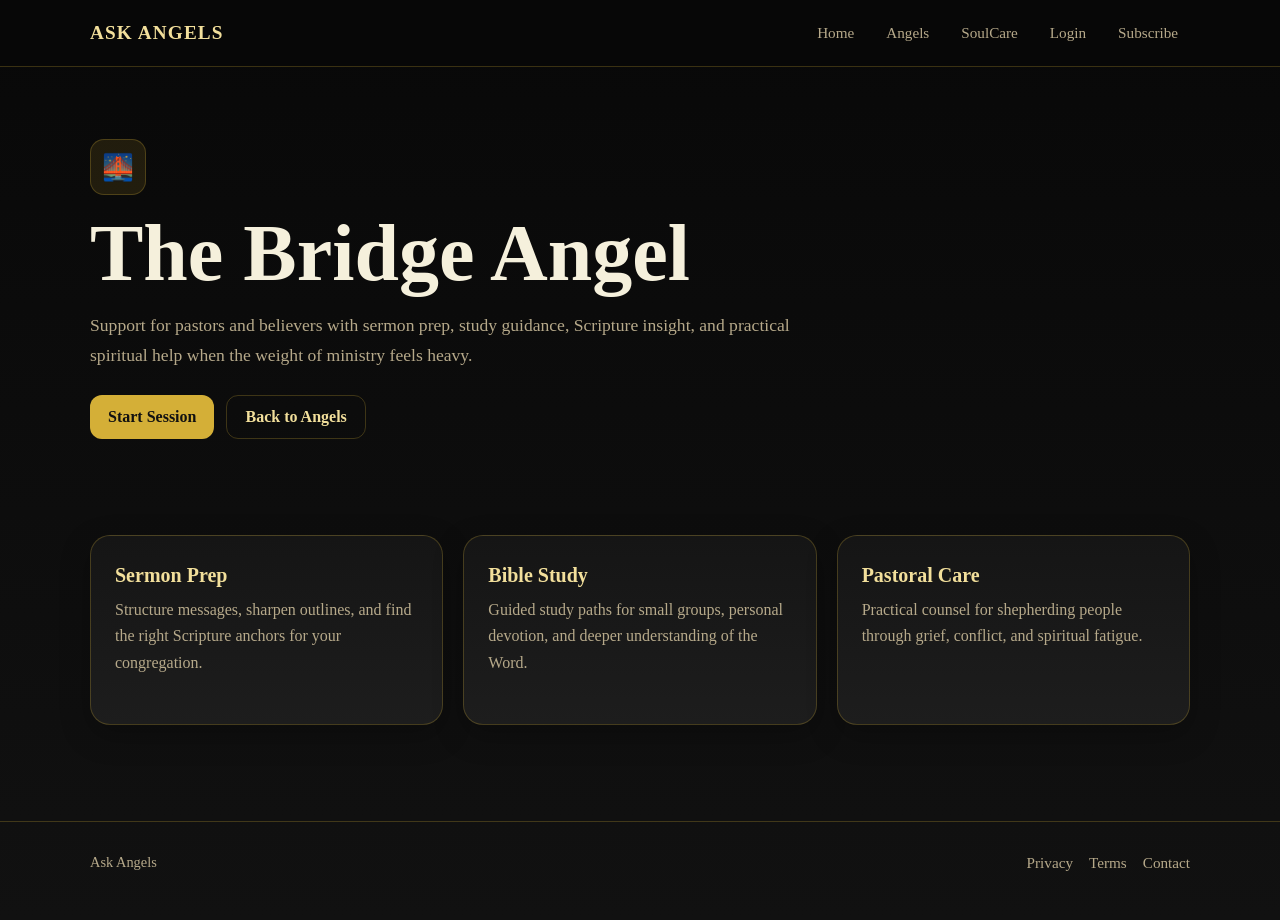
==== bridge.html @ c603e179 "all done" ====
<!DOCTYPE html>
<html lang="en">
<head>
  <meta charset="UTF-8" />
  <meta name="viewport" content="width=device-width, initial-scale=1.0" />
  <title>The Bridge Angel — Ask Angels</title>
  <link rel="stylesheet" href="/css/styles.css" />
</head>
<body>
  <nav class="navbar">
    <div class="container">
      <a class="brand" href="/">ASK ANGELS</a>
      <button class="nav-toggle" aria-label="Menu">☰</button>
      <div class="nav-links">
        <a href="/">Home</a>
        <a href="/#angels">Angels</a>
        <a href="/soulcare">SoulCare</a>
        <a href="/login">Login</a>
        <a href="/subscribe">Subscribe</a>
      </div>
    </div>
  </nav>

  <main class="container">
    <section class="hero">
      <div class="card-icon">🌉</div>
      <h1>The Bridge Angel</h1>
      <p class="lead">Support for pastors and believers with sermon prep, study guidance, Scripture insight, and practical spiritual help when the weight of ministry feels heavy.</p>
      <div class="actions">
        <a class="btn" href="/login">Start Session</a>
        <a class="btn secondary" href="/#angels">Back to Angels</a>
      </div>
    </section>

    <section class="section">
      <div class="grid">
        <article class="card">
          <h2>Sermon Prep</h2>
          <p>Structure messages, sharpen outlines, and find the right Scripture anchors for your congregation.</p>
        </article>
        <article class="card">
          <h2>Bible Study</h2>
          <p>Guided study paths for small groups, personal devotion, and deeper understanding of the Word.</p>
        </article>
        <article class="card">
          <h2>Pastoral Care</h2>
          <p>Practical counsel for shepherding people through grief, conflict, and spiritual fatigue.</p>
        </article>
      </div>
    </section>
  </main>

  <footer class="site-footer">
    <div class="container">
      <div class="footer-copy">Ask Angels</div>
      <div class="footer-links">
        <a href="/privacy">Privacy</a>
        <a href="/terms">Terms</a>
        <a href="/contact">Contact</a>
      </div>
    </div>
  </footer>

  <script src="/js/main.js"></script>
</body>
</html>
---- css/styles.css ----
:root {
  --bg: #0a0a0a;
  --panel: #151515;
  --panel2: #1d1d1d;
  --gold: #d4af37;
  --goldSoft: #f2df9b;
  --text: #f5f0dc;
  --muted: #b6a98a;
  --border: rgba(212, 175, 55, 0.25);
}

* {
  box-sizing: border-box;
}

body {
  margin: 0;
  font-family: Georgia, serif;
  background: linear-gradient(180deg, #080808 0%, #111 100%);
  color: var(--text);
  min-height: 100vh;
}

a {
  color: inherit;
}

.container {
  width: min(1100px, calc(100% - 32px));
  margin: 0 auto;
}

.navbar {
  position: sticky;
  top: 0;
  z-index: 100;
  background: rgba(8, 8, 8, 0.92);
  backdrop-filter: blur(10px);
  border-bottom: 1px solid var(--border);
}

.navbar .container {
  display: flex;
  justify-content: space-between;
  align-items: center;
  gap: 16px;
  padding: 16px 0;
}

.brand {
  font-size: 1.2rem;
  font-weight: 700;
  letter-spacing: 0.06em;
  text-decoration: none;
  color: var(--goldSoft);
}

.nav-links {
  display: flex;
  flex-wrap: wrap;
  gap: 8px;
  align-items: center;
}

.nav-links a {
  text-decoration: none;
  color: var(--muted);
  padding: 8px 12px;
  border-radius: 999px;
  font-size: 0.95rem;
  transition: color 0.2s, background 0.2s;
}

.nav-links a:hover,
.nav-links a.active {
  color: var(--goldSoft);
  background: rgba(212, 175, 55, 0.08);
}

.nav-toggle {
  display: none;
  background: transparent;
  border: 1px solid var(--border);
  color: var(--goldSoft);
  padding: 8px 12px;
  border-radius: 8px;
  cursor: pointer;
  font-size: 1.1rem;
}

.hero {
  padding: 72px 0 48px;
}

.hero h1 {
  font-size: clamp(2.5rem, 8vw, 5rem);
  line-height: 1.05;
  margin: 0 0 16px;
}

.lead {
  max-width: 760px;
  color: var(--muted);
  font-size: 1.1rem;
  line-height: 1.7;
  margin: 0;
}

.section {
  padding: 48px 0;
}

.section-title {
  font-size: clamp(1.8rem, 4vw, 2.5rem);
  margin: 0 0 12px;
  color: var(--goldSoft);
}

.section-sub {
  color: var(--muted);
  max-width: 640px;
  line-height: 1.7;
  margin: 0 0 32px;
}

.grid {
  display: grid;
  grid-template-columns: repeat(auto-fit, minmax(260px, 1fr));
  gap: 20px;
}

.card {
  background: linear-gradient(180deg, var(--panel) 0%, var(--panel2) 100%);
  border: 1px solid var(--border);
  border-radius: 20px;
  padding: 28px 24px;
  box-shadow: 0 10px 30px rgba(0, 0, 0, 0.25);
  display: flex;
  flex-direction: column;
}

.card-icon {
  width: 56px;
  height: 56px;
  border-radius: 14px;
  background: rgba(212, 175, 55, 0.12);
  border: 1px solid var(--border);
  display: flex;
  align-items: center;
  justify-content: center;
  font-size: 1.6rem;
  margin-bottom: 16px;
}

.card h2 {
  margin: 0 0 10px;
  color: var(--goldSoft);
  font-size: 1.25rem;
}

.card p {
  color: var(--muted);
  line-height: 1.65;
  margin: 0 0 20px;
  flex: 1;
}

.actions {
  display: flex;
  flex-wrap: wrap;
  gap: 12px;
  margin-top: 24px;
}

.btn {
  display: inline-flex;
  align-items: center;
  justify-content: center;
  gap: 8px;
  background: var(--gold);
  color: #111;
  text-decoration: none;
  padding: 12px 18px;
  border-radius: 12px;
  font-weight: 700;
  border: none;
  cursor: pointer;
  font-family: inherit;
  font-size: 1rem;
  transition: transform 0.15s, box-shadow 0.15s;
}

.btn:hover {
  transform: translateY(-1px);
  box-shadow: 0 6px 20px rgba(212, 175, 55, 0.25);
}

.btn.secondary {
  background: transparent;
  color: var(--goldSoft);
  border: 1px solid var(--border);
}

.btn.secondary:hover {
  background: rgba(212, 175, 55, 0.08);
  box-shadow: none;
}

.prophecy {
  background: linear-gradient(180deg, var(--panel), var(--panel2));
  border: 1px solid var(--border);
  border-radius: 24px;
  padding: 36px 28px;
  text-align: center;
}

.prophecy .pulse,
.pulse {
  width: 72px;
  height: 72px;
  border-radius: 50%;
  background: radial-gradient(circle, var(--gold) 0%, #7d5b1d 55%, transparent 60%);
  box-shadow: 0 0 0 0 rgba(212, 175, 55, 0.55);
  animation: pulse 2s infinite;
  margin: 0 auto 20px;
}

.prophecy .pulse {
  margin: 0 auto 20px;
}

.pulse {
  margin-bottom: 18px;
}

@keyframes pulse {
  0% { box-shadow: 0 0 0 0 rgba(212, 175, 55, 0.45); }
  70% { box-shadow: 0 0 0 24px rgba(212, 175, 55, 0); }
  100% { box-shadow: 0 0 0 0 rgba(212, 175, 55, 0); }
}

.prophecy h2 {
  margin: 0 0 10px;
  color: var(--goldSoft);
  font-size: 1.8rem;
}

.prophecy p {
  color: var(--muted);
  max-width: 520px;
  margin: 0 auto 24px;
  line-height: 1.7;
}

.prophecy .btn.playing {
  background: #a88b2a;
}

.audio-status {
  margin-top: 12px;
  font-size: 0.9rem;
  color: var(--muted);
  min-height: 1.4em;
}

.site-footer {
  border-top: 1px solid var(--border);
  padding: 32px 0 48px;
  margin-top: 48px;
}

.site-footer .container {
  display: flex;
  flex-wrap: wrap;
  justify-content: space-between;
  align-items: center;
  gap: 16px;
}

.footer-links {
  display: flex;
  flex-wrap: wrap;
  gap: 16px;
}

.footer-links a {
  color: var(--muted);
  text-decoration: none;
  font-size: 0.95rem;
}

.footer-links a:hover {
  color: var(--goldSoft);
}

.footer-copy {
  color: var(--muted);
  font-size: 0.9rem;
}

.page-header {
  padding: 56px 0 24px;
}

.page-header h1 {
  font-size: clamp(2rem, 5vw, 3rem);
  margin: 0 0 12px;
  color: var(--goldSoft);
}

.form-card {
  max-width: 440px;
  margin: 0 auto;
  background: linear-gradient(180deg, var(--panel), var(--panel2));
  border: 1px solid var(--border);
  border-radius: 20px;
  padding: 32px 28px;
}

.form-group {
  margin-bottom: 18px;
}

.form-group label {
  display: block;
  margin-bottom: 6px;
  color: var(--goldSoft);
  font-size: 0.95rem;
}

.form-group input {
  width: 100%;
  padding: 12px 14px;
  border-radius: 10px;
  border: 1px solid var(--border);
  background: #0f0f0f;
  color: var(--text);
  font-family: inherit;
  font-size: 1rem;
}

.form-group input:focus {
  outline: none;
  border-color: var(--gold);
}

.form-note {
  margin-top: 16px;
  font-size: 0.9rem;
  color: var(--muted);
  text-align: center;
}

.form-note a {
  color: var(--goldSoft);
}

.plan-card {
  text-align: center;
}

.plan-price {
  font-size: 2rem;
  color: var(--gold);
  margin: 12px 0;
  font-weight: 700;
}

.plan-features {
  list-style: none;
  padding: 0;
  margin: 0 0 24px;
  color: var(--muted);
  line-height: 1.8;
}

.plan-card.featured {
  border-color: var(--gold);
  box-shadow: 0 0 0 1px rgba(212, 175, 55, 0.2), 0 12px 40px rgba(0, 0, 0, 0.3);
}

.plan-badge {
  display: inline-block;
  background: var(--gold);
  color: #111;
  font-size: 0.75rem;
  font-weight: 700;
  padding: 4px 10px;
  border-radius: 999px;
  margin-bottom: 8px;
}

.content-page {
  max-width: 720px;
  margin: 0 auto;
  padding-bottom: 48px;
}

.content-page h2 {
  color: var(--goldSoft);
  margin-top: 32px;
}

.content-page p {
  color: var(--muted);
  line-height: 1.75;
}

@media (max-width: 768px) {
  .nav-toggle {
    display: block;
  }

  .nav-links {
    display: none;
    position: absolute;
    top: 100%;
    left: 0;
    right: 0;
    background: rgba(8, 8, 8, 0.98);
    border-bottom: 1px solid var(--border);
    flex-direction: column;
    padding: 12px 16px 16px;
  }

  .nav-links.open {
    display: flex;
  }

  .navbar .container {
    position: relative;
    flex-wrap: wrap;
  }

  .nav-links a {
    width: 100%;
    text-align: center;
  }

  .hero {
    padding: 48px 0 32px;
  }

  .site-footer .container {
    flex-direction: column;
    text-align: center;
  }

  .footer-links {
    justify-content: center;
  }
}
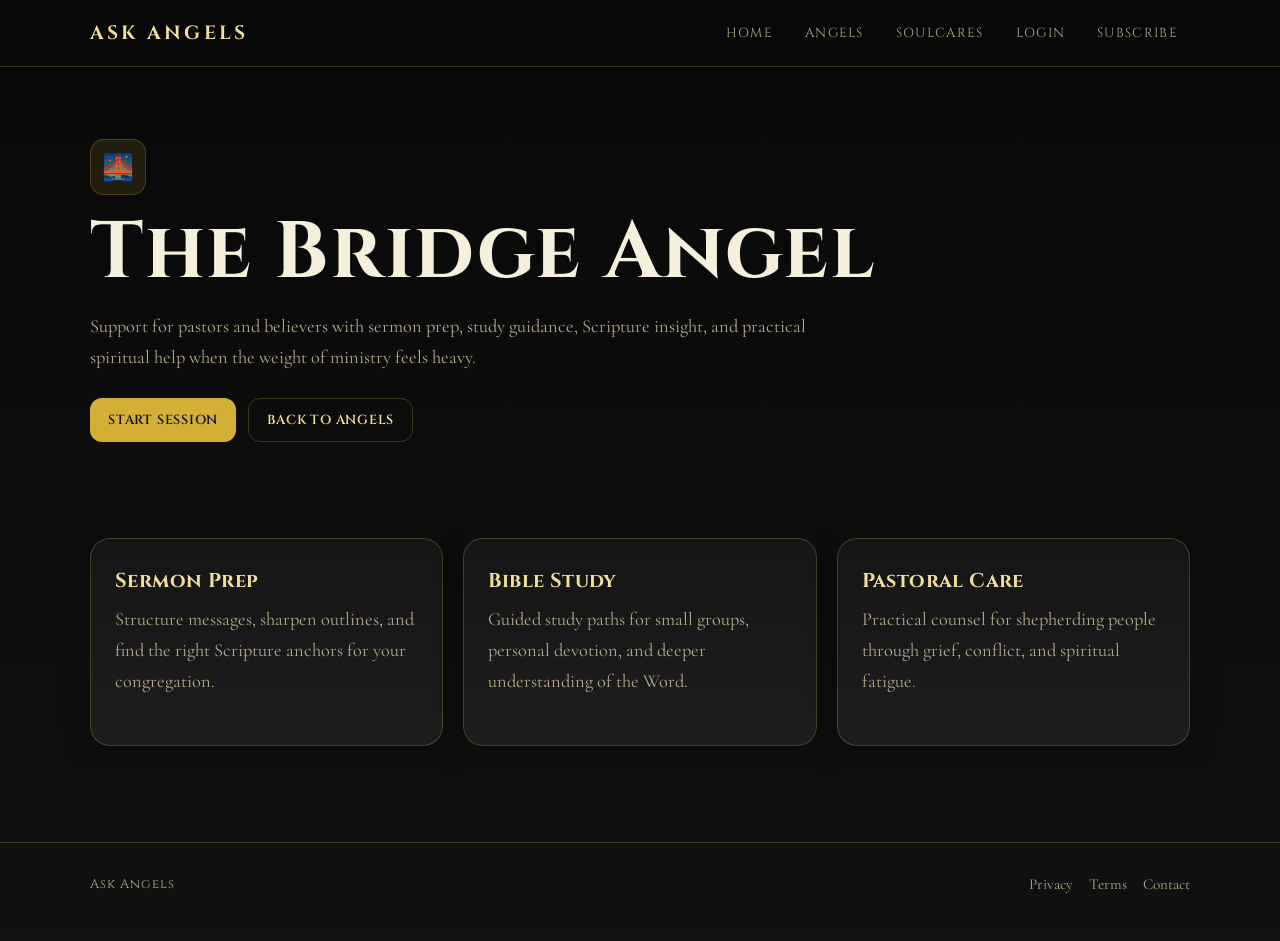
==== commit 76b8b472: "Point SoulCares menu link to soulcares.life and fix spelling Co-Authored-By: Claude Opus 5.5 <norepl" ====
--- a/bridge.html
+++ b/bridge.html
@@ -14,7 +14,7 @@
       <div class="nav-links">
         <a href="/">Home</a>
         <a href="/#angels">Angels</a>
-        <a href="/soulcare">SoulCare</a>
+        <a href="https://soulcares.life" target="_blank" rel="noopener noreferrer">SoulCares</a>
         <a href="/login">Login</a>
         <a href="/subscribe">Subscribe</a>
       </div>
--- a/css/styles.css
+++ b/css/styles.css
@@ -1,3 +1,5 @@
+@import url('https://fonts.googleapis.com/css2?family=Cinzel:wght@500;600;700;800&family=Cormorant+Garamond:ital,wght@0,400;0,500;0,600;1,400;1,500&display=swap');
+
 :root {
   --bg: #0a0a0a;
   --panel: #151515;
@@ -450,3 +452,19 @@
     justify-content: center;
   }
 }
+
+/* ---------- Regal typography: Cinzel for titles, Cormorant Garamond for reading ---------- */
+:root {
+  --font-display: 'Cinzel', 'Trajan Pro', Georgia, serif;
+  --font-body: 'Cormorant Garamond', Garamond, Georgia, serif;
+}
+body { font-family: var(--font-body); font-size: 19px; }
+h1, h2, h3, h4, .brand, .section-title, .card h2, .nav-links a, .btn, .footer-copy {
+  font-family: var(--font-display);
+}
+h1, h2, h3 { font-weight: 700; letter-spacing: 0.02em; }
+.brand { letter-spacing: 0.16em; }
+.nav-links a { font-size: 0.82rem; letter-spacing: 0.1em; text-transform: uppercase; }
+.btn { font-weight: 600; letter-spacing: 0.06em; font-size: 0.82rem; text-transform: uppercase; }
+.lead, .section-sub, .card p { font-size: 1.15rem; line-height: 1.7; }
+.footer-copy { font-size: 0.8rem; letter-spacing: 0.08em; }
